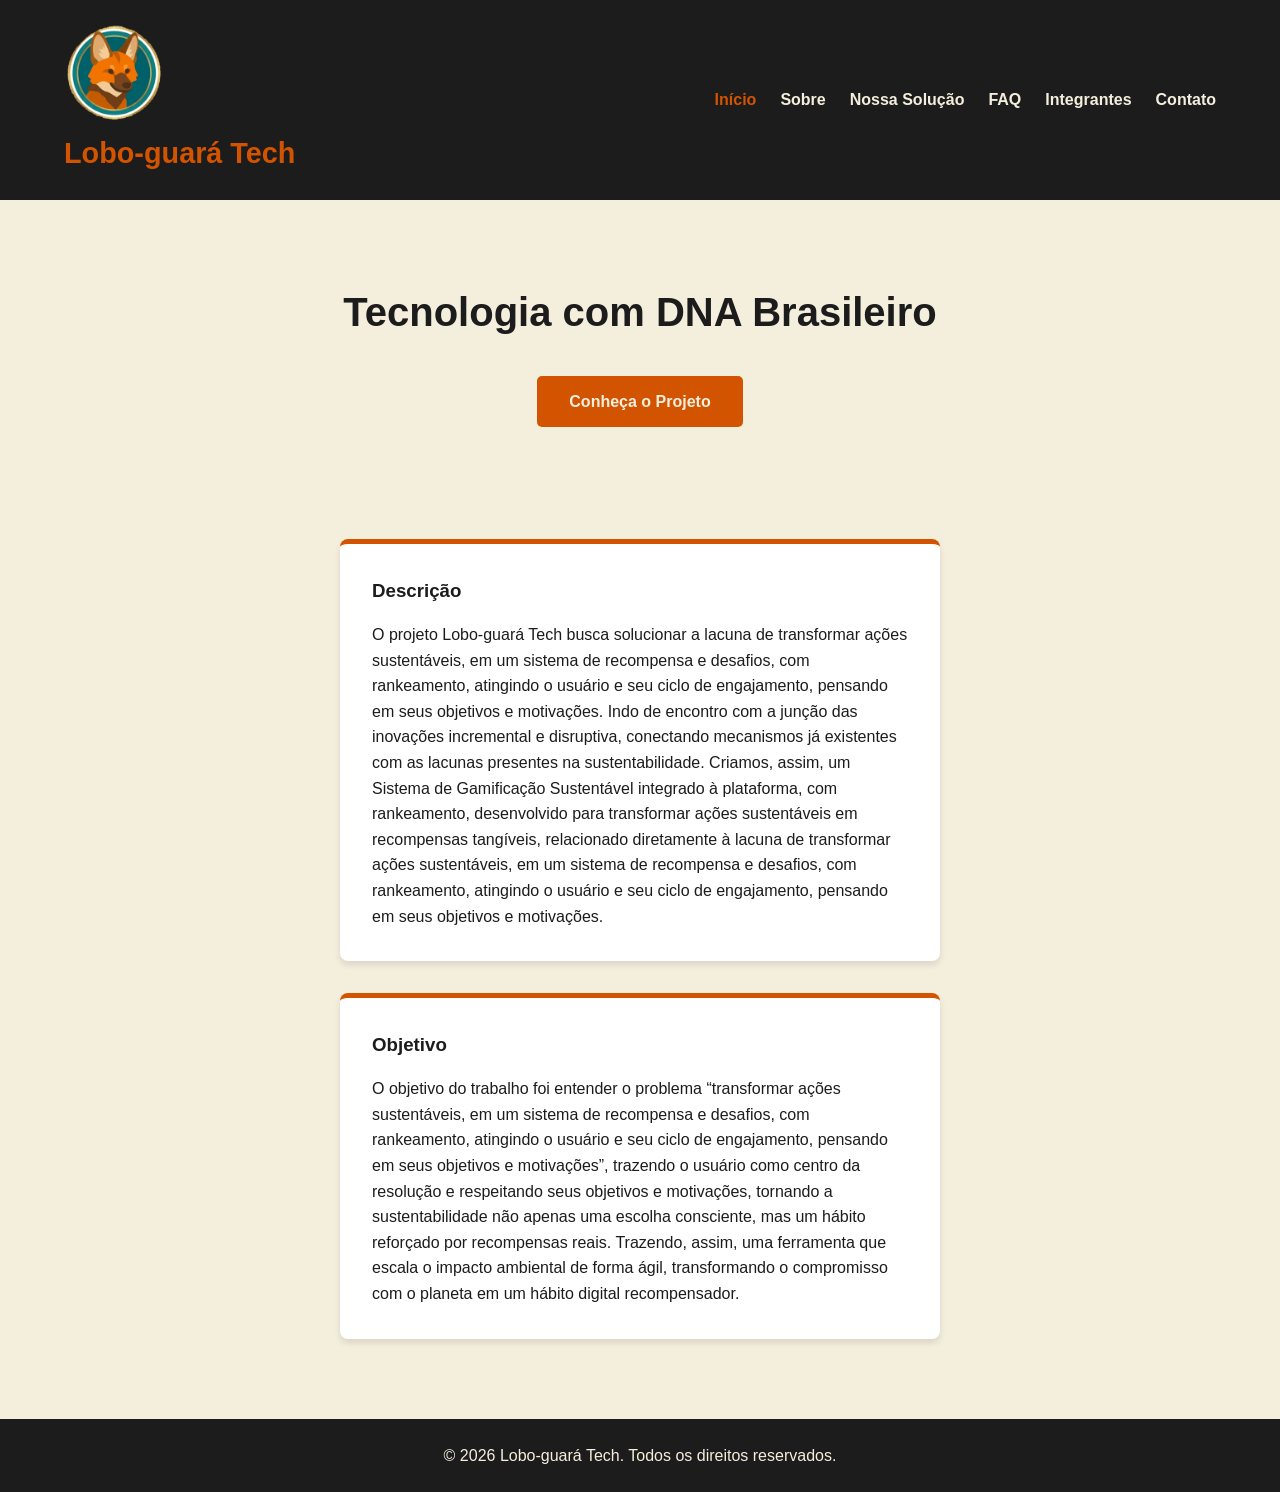
==== pag/contato.html @ 88eff368 "Primeira versão" ====
<!DOCTYPE html>
<html lang="pt-BR">
<head>
    <meta charset="UTF-8">
    <meta name="viewport" content="width=device-width, initial-scale=1.0">
    <title>Lobo-guará Tech | Início</title>
    <link rel="stylesheet" href="../css/style.css">
    <script src="../js/main.js" defer></script>
</head>
<body>

    <header class="cabecalho-principal">
        <div class="logo">
            <!-- Insira a imagem do logo do projeto na tag abaixo -->
             <a href="../index.html"><img src="../assets/img/Guara.PNG" alt="Lobo-guará Tech" width="100px"></a>
            <h1>Lobo-guará Tech</h1>

        </div>
        
        <nav class="menu-navegacao">
            <ul>
                <li><a href="../index.html" class="ativo">Início</a></li>
                <li><a href="sobre.html">Sobre</a></li>
                <li><a href="solucao.html">Nossa Solução</a></li> 
                <li><a href="faq.html">FAQ</a></li>
                <li><a href="integrantes.html">Integrantes</a></li>
                <li><a href="contato.html">Contato</a></li>
            </ul>
        </nav>
    </header>

    <main>
        <!-- Apenas um h1 por página foi utilizado (no header), agora usamos h2 em diante -->
        <section class="hero-section">
            <div class="conteudo-hero">
                <h2>Tecnologia com DNA Brasileiro</h2>
                <p>
                    <!-- Escreva aqui um parágrafo de impacto apresentando o problema que a Lobo-guará Tech resolve (ex: engajamento sustentável, gamificação, etc). -->
                </p>
                <a href="sobre.html" class="btn-primary">Conheça o Projeto</a>
            </div>
        </section>

        <section class="destaques">
            <article class="card-info">
                <h3>Descrição</h3>
                <p>O projeto Lobo-guará Tech busca solucionar a lacuna de transformar ações sustentáveis, em um sistema de recompensa e desafios, com rankeamento, atingindo o usuário e seu ciclo de engajamento, pensando em seus objetivos e motivações. Indo de encontro com a junção das inovações incremental e disruptiva, conectando mecanismos já existentes com as lacunas presentes na sustentabilidade. Criamos, assim, um Sistema de Gamificação Sustentável integrado à plataforma, com rankeamento, desenvolvido para transformar ações sustentáveis em recompensas tangíveis, relacionado diretamente à lacuna de transformar ações sustentáveis, em um sistema de recompensa e desafios, com rankeamento, atingindo o usuário e seu ciclo de engajamento, pensando em seus objetivos e motivações.</p>
            </article>

            <article class="card-info">
                <h3>Objetivo</h3>
                <p>O objetivo do trabalho foi entender o problema “transformar ações sustentáveis, em um sistema de recompensa e desafios, com rankeamento, atingindo o usuário e seu ciclo de engajamento, pensando em seus objetivos e motivações”, trazendo o usuário como centro da resolução e respeitando seus objetivos e motivações, tornando a sustentabilidade não apenas uma escolha consciente, mas um hábito reforçado por recompensas reais. Trazendo, assim, uma ferramenta que escala o impacto ambiental de forma ágil, transformando o compromisso com o planeta em um hábito digital recompensador.
                </p>
            </article>

        </section>
    </main>

    <footer>
        <p>&copy; 2026 Lobo-guará Tech. Todos os direitos reservados.</p>
        <!-- Escreva aqui ou adicione links para redes sociais, se houver -->
    </footer>

</body>
</html>
---- css/style.css ----
/* ========================================================
   1. VARIÁVEIS DE CORES (Regra 60/30/10) E TIPOGRAFIA
======================================================== */
:root {
    /* 60% Dominante - Fundo */
    --cor-dominante: #F4EEDD; 
    
    /* 30% Secundária - Elementos de destaque e botões */
    --cor-secundaria: #D35400; 
    
    /* 10% Destaque/Acento - Textos principais e detalhes */
    --cor-acento: #1C1C1C; 
    
    /* Variáveis Extras de Apoio */
    --cor-fundo-card: #FFFFFF;
    --fonte-principal: 'Segoe UI', Tahoma, Geneva, Verdana, sans-serif;
}

/* ========================================================
   2. RESET BÁSICO E LAYOUT GERAL
======================================================== */
* {
    margin: 0;
    padding: 0;
    box-sizing: border-box;
}

body {
    background-color: var(--cor-dominante);
    color: var(--cor-acento);
    font-family: var(--fonte-principal);
    line-height: 1.6;
}

/* ========================================================
   3. CABEÇALHO E NAVEGAÇÃO
======================================================== */
.cabecalho-principal {
    background-color: var(--cor-acento);
    color: var(--cor-dominante);
    padding: 1.5rem 5%;
    display: flex;
    justify-content: space-between;
    align-items: center;
}

.cabecalho-principal h1 {
    font-size: 1.8rem;
    color: var(--cor-secundaria); /* Toque da cor do lobo no logo */
}

.menu-navegacao ul {
    list-style: none;
    display: flex;
    gap: 1.5rem;
}

.menu-navegacao a {
    color: var(--cor-dominante);
    text-decoration: none;
    font-weight: 600;
    transition: color 0.3s ease;
}

.menu-navegacao a:hover, 
.menu-navegacao a.ativo {
    color: var(--cor-secundaria);
}

/* ========================================================
   4. SEÇÕES PRINCIPAIS (HERO E CARDS)
======================================================== */
.hero-section {
    text-align: center;
    padding: 5rem 2rem;
}

.hero-section h2 {
    font-size: 2.5rem;
    margin-bottom: 1rem;
}

.hero-section p {
    font-size: 1.2rem;
    max-width: 600px;
    margin: 0 auto 2rem auto;
}

/* Botão utilizando a cor secundária (30%) */
.btn-primary {
    background-color: var(--cor-secundaria);
    color: var(--cor-dominante);
    padding: 0.8rem 2rem;
    text-decoration: none;
    font-weight: bold;
    border-radius: 5px;
    transition: background-color 0.3s ease, transform 0.2s;
    display: inline-block;
}

.btn-primary:hover {
    background-color: #A04000; /* Tom mais escuro para o hover */
    transform: scale(1.05);
}

/* Layout de Cards (Demonstração de estrutura limpa) */
.destaques {
    display: flex;
    justify-content: center;
    gap: 2rem;
    padding: 2rem 5%;
    flex-wrap: wrap; /* Ajuda na responsividade inicial */
}

.card-info {
    background-color: var(--cor-fundo-card);
    padding: 2rem;
    border-radius: 8px;
    width: 600px;
    box-shadow: 0 4px 6px rgba(0,0,0,0.1);
    border-top: 5px solid var(--cor-secundaria);
}

.card-info h3 {
    margin-bottom: 1rem;
    color: var(--cor-acento);
}

/* ========================================================
   5. RODAPÉ
======================================================== */
footer {
    background-color: var(--cor-acento);
    color: var(--cor-dominante);
    text-align: center;
    padding: 1.5rem 0;
    margin-top: 3rem;
}

/* ========================================================
   6. RESPONSIVIDADE (Critério 7)
======================================================== */

/* Tablet (Telas até 768px) */
@media (max-width: 768px) {
    .cabecalho-principal {
        flex-direction: column;
        gap: 1rem;
        text-align: center;
    }
    
    .menu-navegacao ul {
        flex-wrap: wrap;
        justify-content: center;
    }

    .hero-section h2 {
        font-size: 2rem;
    }
}

/* Mobile (Telas até 480px) */
@media (max-width: 480px) {
    .destaques {
        flex-direction: column;
        align-items: center;
    }

    .card-info {
        width: 100%; /* Ocupa toda a tela no celular */
    }

    .menu-navegacao ul {
        flex-direction: column;
        gap: 0.5rem;
    }
}
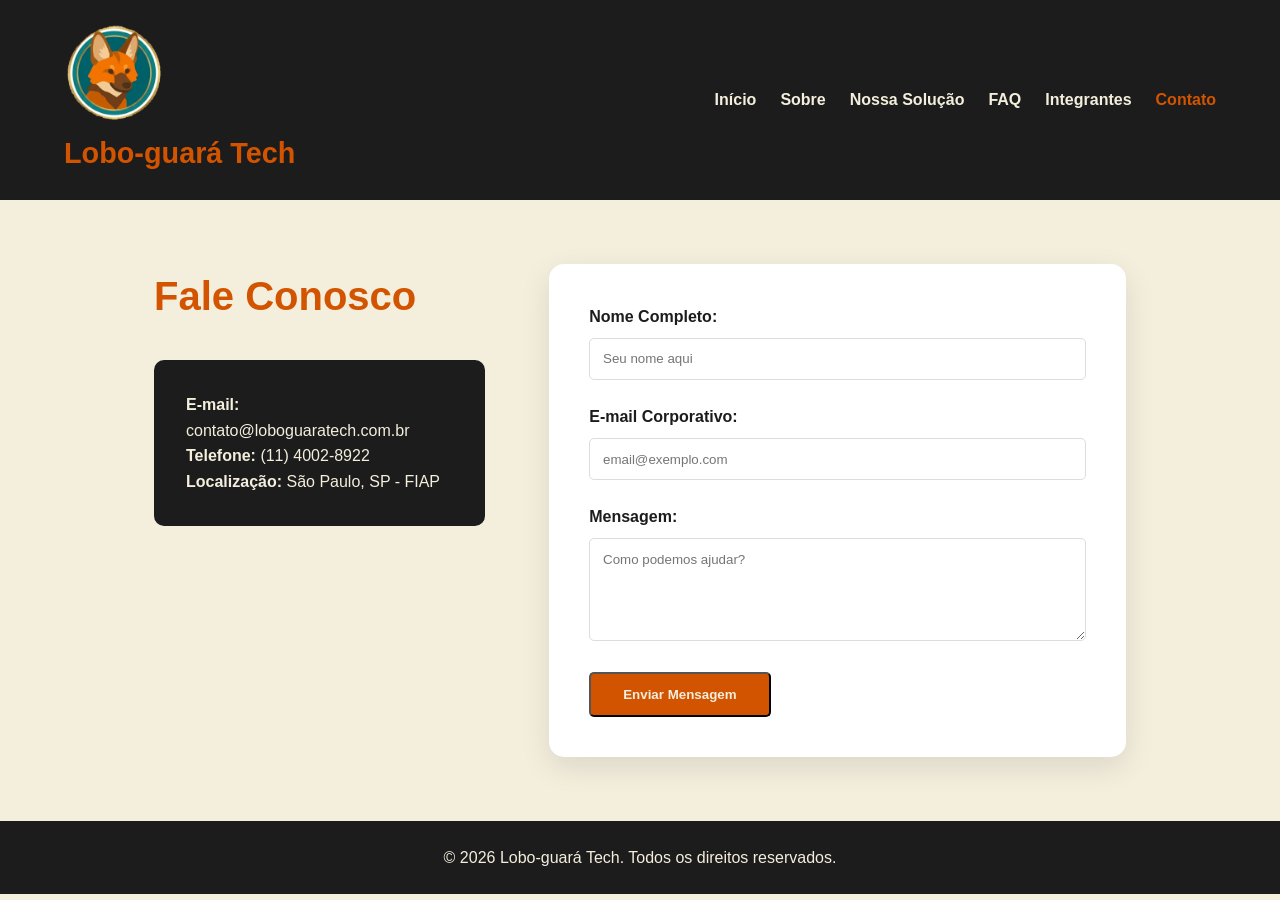
==== commit 7a1fa3ce: "Segunda versão" ====
--- a/pag/contato.html
+++ b/pag/contato.html
@@ -3,63 +3,73 @@
 <head>
     <meta charset="UTF-8">
     <meta name="viewport" content="width=device-width, initial-scale=1.0">
-    <title>Lobo-guará Tech | Início</title>
+    <title>Lobo-guará Tech | Contato</title>
     <link rel="stylesheet" href="../css/style.css">
-    <script src="../js/main.js" defer></script>
+    <script src="js/main.js" defer></script>
 </head>
 <body>
 
     <header class="cabecalho-principal">
         <div class="logo">
-            <!-- Insira a imagem do logo do projeto na tag abaixo -->
-             <a href="../index.html"><img src="../assets/img/Guara.PNG" alt="Lobo-guará Tech" width="100px"></a>
+            <a href="../index.html"><img src="../img/Guara.PNG" alt="Lobo-guará Tech" width="100px"></a>
             <h1>Lobo-guará Tech</h1>
-
         </div>
-        
         <nav class="menu-navegacao">
             <ul>
-                <li><a href="../index.html" class="ativo">Início</a></li>
+                <li><a href="../index.html">Início</a></li>
                 <li><a href="sobre.html">Sobre</a></li>
                 <li><a href="solucao.html">Nossa Solução</a></li> 
                 <li><a href="faq.html">FAQ</a></li>
                 <li><a href="integrantes.html">Integrantes</a></li>
-                <li><a href="contato.html">Contato</a></li>
+                <li><a href="contato.html" class="ativo">Contato</a></li>
             </ul>
         </nav>
     </header>
 
-    <main>
-        <!-- Apenas um h1 por página foi utilizado (no header), agora usamos h2 em diante -->
-        <section class="hero-section">
-            <div class="conteudo-hero">
-                <h2>Tecnologia com DNA Brasileiro</h2>
-                <p>
-                    <!-- Escreva aqui um parágrafo de impacto apresentando o problema que a Lobo-guará Tech resolve (ex: engajamento sustentável, gamificação, etc). -->
-                </p>
-                <a href="sobre.html" class="btn-primary">Conheça o Projeto</a>
+    <main class="container-contato">
+        <section class="info-contato">
+            <h2>Fale Conosco</h2>
+            <p><!-- Escreva aqui um convite para o usuário entrar em contato sobre parcerias ou dúvidas --></p>
+            
+            <div class="dados-contato">
+                <p><strong>E-mail:</strong> contato@loboguaratech.com.br</p>
+                <p><strong>Telefone:</strong> (11) 4002-8922</p>
+                <p><strong>Localização:</strong> São Paulo, SP - FIAP</p>
             </div>
         </section>
 
-        <section class="destaques">
-            <article class="card-info">
-                <h3>Descrição</h3>
-                <p>O projeto Lobo-guará Tech busca solucionar a lacuna de transformar ações sustentáveis, em um sistema de recompensa e desafios, com rankeamento, atingindo o usuário e seu ciclo de engajamento, pensando em seus objetivos e motivações. Indo de encontro com a junção das inovações incremental e disruptiva, conectando mecanismos já existentes com as lacunas presentes na sustentabilidade. Criamos, assim, um Sistema de Gamificação Sustentável integrado à plataforma, com rankeamento, desenvolvido para transformar ações sustentáveis em recompensas tangíveis, relacionado diretamente à lacuna de transformar ações sustentáveis, em um sistema de recompensa e desafios, com rankeamento, atingindo o usuário e seu ciclo de engajamento, pensando em seus objetivos e motivações.</p>
-            </article>
+        <section class="secao-formulario">
+            <!-- Formulário com ID para manipulação via JavaScript (Critério 9) -->
+            <form id="form-contato" class="formulario-estilizado">
+                <div class="grupo-input">
+                    <label for="nome">Nome Completo:</label>
+                    <input type="text" id="nome" name="nome" placeholder="Seu nome aqui">
+                </div>
 
-            <article class="card-info">
-                <h3>Objetivo</h3>
-                <p>O objetivo do trabalho foi entender o problema “transformar ações sustentáveis, em um sistema de recompensa e desafios, com rankeamento, atingindo o usuário e seu ciclo de engajamento, pensando em seus objetivos e motivações”, trazendo o usuário como centro da resolução e respeitando seus objetivos e motivações, tornando a sustentabilidade não apenas uma escolha consciente, mas um hábito reforçado por recompensas reais. Trazendo, assim, uma ferramenta que escala o impacto ambiental de forma ágil, transformando o compromisso com o planeta em um hábito digital recompensador.
-                </p>
-            </article>
+                <div class="grupo-input">
+                    <label for="email">E-mail Corporativo:</label>
+                    <input type="email" id="email" name="email" placeholder="email@exemplo.com">
+                </div>
 
+                <div class="grupo-input">
+                    <label for="mensagem">Mensagem:</label>
+                    <textarea id="mensagem" name="mensagem" rows="5" placeholder="Como podemos ajudar?"></textarea>
+                </div>
+
+                <!-- Botão claro e fácil de usar (Critério 5) -->
+                <button type="submit" class="btn-primary">Enviar Mensagem</button>
+                
+                <!-- Áreas para feedback visual (Critério 9) -->
+                <p id="msg-erro" class="feedback erro" style="display: none;"></p>
+                <p id="msg-sucesso" class="feedback sucesso" style="display: none;">Sua mensagem foi enviada com sucesso! Logo entraremos em contato.</p>
+            </form>
         </section>
     </main>
 
     <footer>
         <p>&copy; 2026 Lobo-guará Tech. Todos os direitos reservados.</p>
-        <!-- Escreva aqui ou adicione links para redes sociais, se houver -->
     </footer>
 
+    <script src="js/main.js"></script>
 </body>
 </html>
--- a/css/style.css
+++ b/css/style.css
@@ -138,6 +138,365 @@
 }
 
 /* ========================================================
+   7. ESTILOS ESPECÍFICOS: QUEM SOMOS / INTEGRANTES
+======================================================== */
+
+.intro-quem-somos {
+    text-align: center;
+    padding: 3rem 5%;
+}
+
+.grid-integrantes {
+    display: flex;
+    justify-content: center;
+    flex-wrap: wrap; /* Garante que os cards quebrem de linha se não couberem */
+    gap: 2.5rem;
+    padding: 0 5% 4rem 5%;
+}
+
+.card-integrante {
+    background-color: var(--cor-fundo-card);
+    border-radius: 12px;
+    overflow: hidden;
+    width: 280px;
+    box-shadow: 0 8px 15px rgba(0,0,0,0.1);
+    transition: transform 0.3s ease;
+    border: 1px solid rgba(28, 28, 28, 0.1); /* 10% de detalhe escuro */
+}
+
+.card-integrante:hover {
+    transform: translateY(-10px);
+}
+
+.foto-container img {
+    width: 100%;
+    height: 250px;
+    object-fit: cover; /* Garante que a foto não fique esticada */
+    filter: grayscale(20%); /* Toque artístico opcional */
+}
+
+.info-integrante {
+    padding: 1.5rem;
+    text-align: center;
+}
+
+.info-integrante h3 {
+    color: var(--cor-acento);
+    margin-bottom: 0.5rem;
+    font-size: 1.4rem;
+}
+
+.info-integrante p {
+    font-size: 0.9rem;
+    margin-bottom: 0.3rem;
+}
+
+.links-sociais {
+    margin-top: 1.2rem;
+    display: flex;
+    justify-content: center;
+    gap: 0.8rem;
+}
+
+/* Botões sociais usando a cor 30% (Secundária) */
+.btn-social {
+    text-decoration: none;
+    font-size: 0.85rem;
+    font-weight: bold;
+    padding: 0.5rem 1rem;
+    border: 2px solid var(--cor-secundaria);
+    color: var(--cor-secundaria);
+    border-radius: 20px;
+    transition: all 0.3s ease;
+}
+
+.btn-social:hover {
+    background-color: var(--cor-secundaria);
+    color: var(--cor-dominante);
+}
+
+/* Responsividade para a página de Integrantes */
+@media (max-width: 480px) {
+    .grid-integrantes {
+        flex-direction: column;
+        align-items: center;
+    }
+    
+    .card-integrante {
+        width: 100%;
+        max-width: 320px;
+    }
+}
+
+/* ========================================================
+   8. ESTILOS ESPECÍFICOS: PÁGINA SOBRE
+======================================================== */
+
+.container-sobre {
+    max-width: 1000px;
+    margin: 0 auto;
+    padding: 2rem 5%;
+}
+
+.secao-sobre {
+    margin-bottom: 4rem;
+}
+
+.secao-sobre h2 {
+    color: var(--cor-secundaria); /* 30% da paleta para títulos */
+    border-bottom: 2px solid var(--cor-secundaria);
+    display: inline-block;
+    margin-bottom: 1.5rem;
+    font-size: 2rem;
+}
+
+.secao-destaque {
+    background-color: var(--cor-acento); /* 10% - Contraste forte */
+    color: var(--cor-dominante);
+    padding: 3rem;
+    border-radius: 15px;
+}
+
+.secao-destaque h2 {
+    color: var(--cor-secundaria);
+    border-color: var(--cor-secundaria);
+}
+
+/* Estilização da Lista de Tecnologias */
+.lista-tecnologias {
+    list-style: none;
+    display: grid;
+    grid-template-columns: repeat(auto-fit, minmax(250px, 1fr));
+    gap: 1.5rem;
+}
+
+.lista-tecnologias li {
+    background: var(--cor-fundo-card);
+    padding: 1.5rem;
+    border-left: 5px solid var(--cor-secundaria);
+    border-radius: 5px;
+    box-shadow: 0 4px 6px rgba(0,0,0,0.05);
+}
+
+/* Estilização do Roadmap (Timeline simples) */
+.timeline {
+    display: flex;
+    flex-direction: column;
+    gap: 2rem;
+    border-left: 3px dashed var(--cor-acento);
+    padding-left: 2rem;
+    margin-left: 1rem;
+}
+
+.timeline-item {
+    position: relative;
+}
+
+/* Pequeno círculo da timeline */
+.timeline-item::before {
+    content: '';
+    position: absolute;
+    left: -2.45rem;
+    top: 0.5rem;
+    width: 15px;
+    height: 15px;
+    background-color: var(--cor-secundaria);
+    border-radius: 50%;
+}
+
+/* Responsividade para a Página Sobre */
+@media (max-width: 768px) {
+    .secao-destaque {
+        padding: 1.5rem;
+    }
+    
+    .secao-sobre h2 {
+        font-size: 1.6rem;
+    }
+}
+
+/* ========================================================
+   9. ESTILOS ESPECÍFICOS: FAQ (ACCORDION)
+======================================================== */
+
+.container-faq {
+    max-width: 800px;
+    margin: 0 auto;
+    padding: 3rem 5%;
+}
+
+.introducao-faq {
+    text-align: center;
+    margin-bottom: 3rem;
+}
+
+.accordion {
+    display: flex;
+    flex-direction: column;
+    gap: 1rem;
+}
+
+.faq-item {
+    background-color: var(--cor-fundo-card);
+    border-radius: 8px;
+    border: 1px solid rgba(211, 84, 0, 0.2); /* Sutil toque da cor secundária */
+    overflow: hidden;
+    box-shadow: 0 4px 6px rgba(0,0,0,0.05);
+}
+
+.faq-question {
+    width: 100%;
+    padding: 1.5rem;
+    background-color: var(--cor-fundo-card);
+    color: var(--cor-acento);
+    text-align: left;
+    border: none;
+    outline: none;
+    font-size: 1.1rem;
+    font-weight: bold;
+    cursor: pointer;
+    display: flex;
+    justify-content: space-between;
+    align-items: center;
+    transition: background-color 0.3s ease;
+}
+
+.faq-question:hover {
+    background-color: rgba(211, 84, 0, 0.1);
+    color: var(--cor-secundaria);
+}
+
+/* Ícone indicativo (pode ser substituído por imagem se preferir) */
+.faq-question::after {
+    content: '+';
+    font-size: 1.5rem;
+    color: var(--cor-secundaria);
+}
+
+/* Estado ativo do botão */
+.faq-item.active .faq-question {
+    background-color: var(--cor-secundaria);
+    color: var(--cor-dominante);
+}
+
+.faq-item.active .faq-question::after {
+    content: '-';
+    color: var(--cor-dominante);
+}
+
+/* Esconde a resposta por padrão */
+.faq-answer {
+    max-height: 0;
+    overflow: hidden;
+    transition: max-height 0.3s ease-out, padding 0.3s ease;
+    background-color: #fff;
+}
+
+.faq-answer p {
+    padding: 1.5rem;
+}
+
+/* Quando o item está ativo, mostra a resposta */
+.faq-item.active .faq-answer {
+    max-height: 500px; /* Valor alto o suficiente para o conteúdo */
+}
+
+/* ========================================================
+   10. ESTILOS ESPECÍFICOS: PÁGINA DE CONTATO
+======================================================== */
+
+.container-contato {
+    display: flex;
+    justify-content: space-between;
+    gap: 4rem;
+    max-width: 1100px;
+    margin: 4rem auto;
+    padding: 0 5%;
+}
+
+.info-contato {
+    flex: 1;
+}
+
+.info-contato h2 {
+    color: var(--cor-secundaria); /* 30% da paleta */
+    font-size: 2.5rem;
+    margin-bottom: 1.5rem;
+}
+
+.dados-contato {
+    margin-top: 2rem;
+    background-color: var(--cor-acento); /* 10% - Contraste */
+    color: var(--cor-dominante);
+    padding: 2rem;
+    border-radius: 10px;
+}
+
+.secao-formulario {
+    flex: 1.5;
+    background-color: var(--cor-fundo-card);
+    padding: 2.5rem;
+    border-radius: 15px;
+    box-shadow: 0 10px 30px rgba(0,0,0,0.1);
+}
+
+.grupo-input {
+    margin-bottom: 1.5rem;
+}
+
+.grupo-input label {
+    display: block;
+    margin-bottom: 0.5rem;
+    font-weight: bold;
+    color: var(--cor-acento);
+}
+
+.grupo-input input, 
+.grupo-input textarea {
+    width: 100%;
+    padding: 0.8rem;
+    border: 1px solid #ddd;
+    border-radius: 5px;
+    font-family: inherit;
+    transition: border-color 0.3s;
+}
+
+.grupo-input input:focus, 
+.grupo-input textarea:focus {
+    outline: none;
+    border-color: var(--cor-secundaria); /* Feedback visual de foco */
+}
+
+/* Estilos de Feedback Visual (Critério 9) */
+.feedback {
+    margin-top: 1rem;
+    padding: 1rem;
+    border-radius: 5px;
+    font-size: 0.9rem;
+    font-weight: bold;
+}
+
+.erro {
+    background-color: #f8d7da;
+    color: #721c24;
+    border: 1px solid #f5c6cb;
+}
+
+.sucesso {
+    background-color: #d4edda;
+    color: #155724;
+    border: 1px solid #c3e6cb;
+}
+
+/* Responsividade do Contato (Critério 7) */
+@media (max-width: 768px) {
+    .container-contato {
+        flex-direction: column;
+        margin: 2rem auto;
+    }
+}
+
+/* ========================================================
    6. RESPONSIVIDADE (Critério 7)
 ======================================================== */
 
@@ -174,4 +533,4 @@
         flex-direction: column;
         gap: 0.5rem;
     }
-}+}
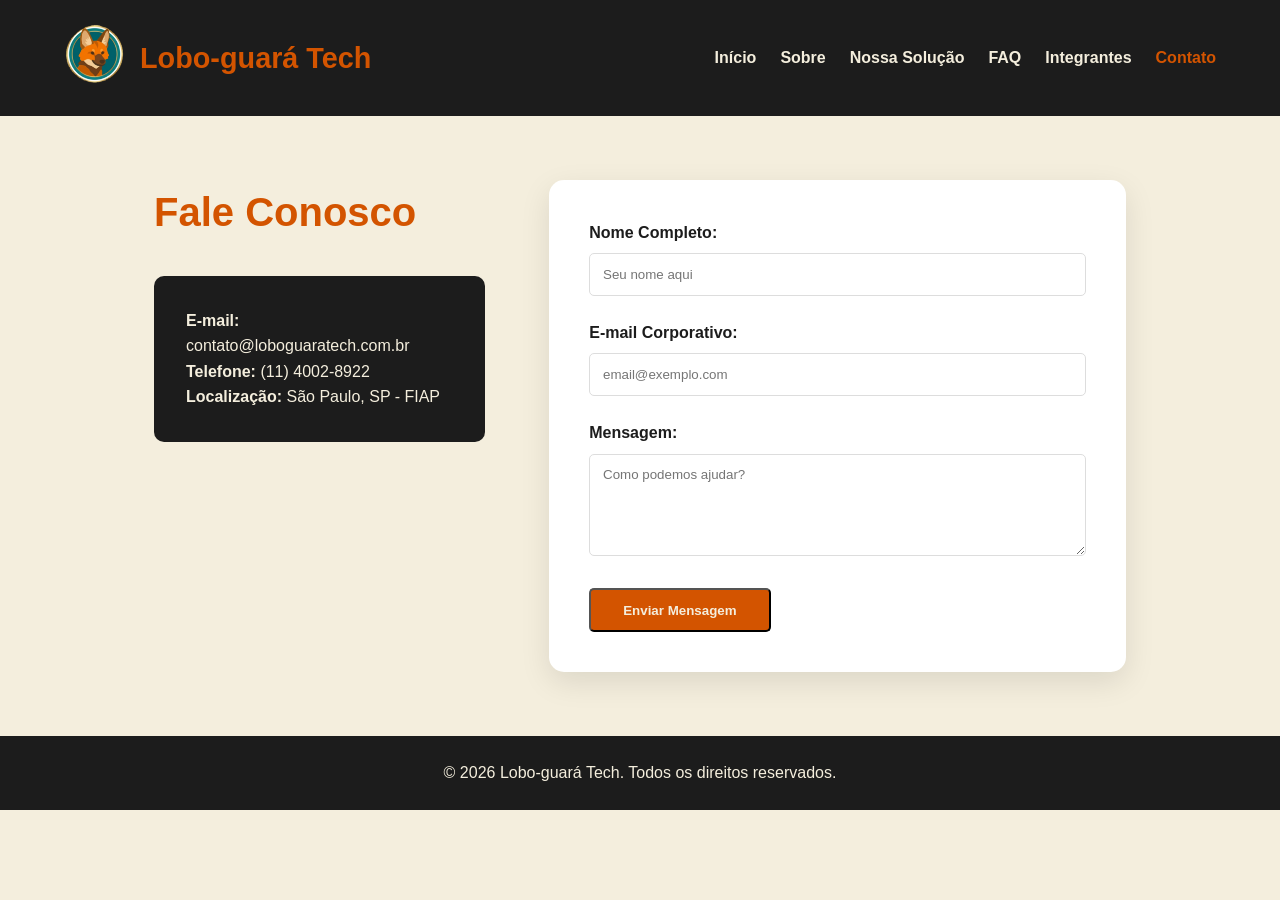
==== commit 8230c214: "Terceira versão" ====
--- a/pag/contato.html
+++ b/pag/contato.html
@@ -5,7 +5,7 @@
     <meta name="viewport" content="width=device-width, initial-scale=1.0">
     <title>Lobo-guará Tech | Contato</title>
     <link rel="stylesheet" href="../css/style.css">
-    <script src="js/main.js" defer></script>
+    <script src="../js/main.js" defer></script>
 </head>
 <body>
 
@@ -70,6 +70,5 @@
         <p>&copy; 2026 Lobo-guará Tech. Todos os direitos reservados.</p>
     </footer>
 
-    <script src="js/main.js"></script>
 </body>
 </html>
--- a/css/style.css
+++ b/css/style.css
@@ -1,24 +1,13 @@
-/* ========================================================
-   1. VARIÁVEIS DE CORES (Regra 60/30/10) E TIPOGRAFIA
-======================================================== */
+/* Cores na regra 60/30/10 */
 :root {
-    /* 60% Dominante - Fundo */
     --cor-dominante: #F4EEDD; 
-    
-    /* 30% Secundária - Elementos de destaque e botões */
     --cor-secundaria: #D35400; 
-    
-    /* 10% Destaque/Acento - Textos principais e detalhes */
     --cor-acento: #1C1C1C; 
-    
-    /* Variáveis Extras de Apoio */
     --cor-fundo-card: #FFFFFF;
     --fonte-principal: 'Segoe UI', Tahoma, Geneva, Verdana, sans-serif;
 }
 
-/* ========================================================
-   2. RESET BÁSICO E LAYOUT GERAL
-======================================================== */
+/* Reset de informações e layout */
 * {
     margin: 0;
     padding: 0;
@@ -32,9 +21,7 @@
     line-height: 1.6;
 }
 
-/* ========================================================
-   3. CABEÇALHO E NAVEGAÇÃO
-======================================================== */
+/* Cabeçalho */
 .cabecalho-principal {
     background-color: var(--cor-acento);
     color: var(--cor-dominante);
@@ -44,9 +31,24 @@
     align-items: center;
 }
 
+.cabecalho-principal .logo {
+    display: flex;
+    align-items: center;
+    gap: 15px;
+}
+
+
+.cabecalho-principal .logo img {
+    height: 60px;
+    width: auto;
+    object-fit: contain; 
+    
+}
+
 .cabecalho-principal h1 {
     font-size: 1.8rem;
-    color: var(--cor-secundaria); /* Toque da cor do lobo no logo */
+    color: var(--cor-secundaria);
+    font-weight: 700;
 }
 
 .menu-navegacao ul {
@@ -67,9 +69,7 @@
     color: var(--cor-secundaria);
 }
 
-/* ========================================================
-   4. SEÇÕES PRINCIPAIS (HERO E CARDS)
-======================================================== */
+/* Seções principais */
 .hero-section {
     text-align: center;
     padding: 5rem 2rem;
@@ -86,7 +86,6 @@
     margin: 0 auto 2rem auto;
 }
 
-/* Botão utilizando a cor secundária (30%) */
 .btn-primary {
     background-color: var(--cor-secundaria);
     color: var(--cor-dominante);
@@ -99,17 +98,16 @@
 }
 
 .btn-primary:hover {
-    background-color: #A04000; /* Tom mais escuro para o hover */
+    background-color: #A04000;
     transform: scale(1.05);
 }
 
-/* Layout de Cards (Demonstração de estrutura limpa) */
 .destaques {
     display: flex;
     justify-content: center;
     gap: 2rem;
     padding: 2rem 5%;
-    flex-wrap: wrap; /* Ajuda na responsividade inicial */
+    flex-wrap: wrap;
 }
 
 .card-info {
@@ -126,9 +124,7 @@
     color: var(--cor-acento);
 }
 
-/* ========================================================
-   5. RODAPÉ
-======================================================== */
+/* Rodapé */
 footer {
     background-color: var(--cor-acento);
     color: var(--cor-dominante);
@@ -137,9 +133,7 @@
     margin-top: 3rem;
 }
 
-/* ========================================================
-   7. ESTILOS ESPECÍFICOS: QUEM SOMOS / INTEGRANTES
-======================================================== */
+/* Integrantes */
 
 .intro-quem-somos {
     text-align: center;
@@ -198,7 +192,6 @@
     gap: 0.8rem;
 }
 
-/* Botões sociais usando a cor 30% (Secundária) */
 .btn-social {
     text-decoration: none;
     font-size: 0.85rem;
@@ -215,7 +208,6 @@
     color: var(--cor-dominante);
 }
 
-/* Responsividade para a página de Integrantes */
 @media (max-width: 480px) {
     .grid-integrantes {
         flex-direction: column;
@@ -228,14 +220,15 @@
     }
 }
 
-/* ========================================================
-   8. ESTILOS ESPECÍFICOS: PÁGINA SOBRE
-======================================================== */
-
+/* Sobre */
 .container-sobre {
     max-width: 1000px;
     margin: 0 auto;
     padding: 2rem 5%;
+}
+
+.conteudo-flex{
+    background-color: white;
 }
 
 .secao-sobre {
@@ -262,7 +255,6 @@
     border-color: var(--cor-secundaria);
 }
 
-/* Estilização da Lista de Tecnologias */
 .lista-tecnologias {
     list-style: none;
     display: grid;
@@ -278,7 +270,6 @@
     box-shadow: 0 4px 6px rgba(0,0,0,0.05);
 }
 
-/* Estilização do Roadmap (Timeline simples) */
 .timeline {
     display: flex;
     flex-direction: column;
@@ -292,7 +283,6 @@
     position: relative;
 }
 
-/* Pequeno círculo da timeline */
 .timeline-item::before {
     content: '';
     position: absolute;
@@ -304,7 +294,6 @@
     border-radius: 50%;
 }
 
-/* Responsividade para a Página Sobre */
 @media (max-width: 768px) {
     .secao-destaque {
         padding: 1.5rem;
@@ -315,10 +304,7 @@
     }
 }
 
-/* ========================================================
-   9. ESTILOS ESPECÍFICOS: FAQ (ACCORDION)
-======================================================== */
-
+/* Faq */
 .container-faq {
     max-width: 800px;
     margin: 0 auto;
@@ -366,14 +352,12 @@
     color: var(--cor-secundaria);
 }
 
-/* Ícone indicativo (pode ser substituído por imagem se preferir) */
 .faq-question::after {
     content: '+';
     font-size: 1.5rem;
     color: var(--cor-secundaria);
 }
 
-/* Estado ativo do botão */
 .faq-item.active .faq-question {
     background-color: var(--cor-secundaria);
     color: var(--cor-dominante);
@@ -384,7 +368,6 @@
     color: var(--cor-dominante);
 }
 
-/* Esconde a resposta por padrão */
 .faq-answer {
     max-height: 0;
     overflow: hidden;
@@ -396,15 +379,11 @@
     padding: 1.5rem;
 }
 
-/* Quando o item está ativo, mostra a resposta */
 .faq-item.active .faq-answer {
-    max-height: 500px; /* Valor alto o suficiente para o conteúdo */
-}
-
-/* ========================================================
-   10. ESTILOS ESPECÍFICOS: PÁGINA DE CONTATO
-======================================================== */
-
+    max-height: 500px;
+}
+
+/* Contato */
 .container-contato {
     display: flex;
     justify-content: space-between;
@@ -419,14 +398,14 @@
 }
 
 .info-contato h2 {
-    color: var(--cor-secundaria); /* 30% da paleta */
+    color: var(--cor-secundaria);
     font-size: 2.5rem;
     margin-bottom: 1.5rem;
 }
 
 .dados-contato {
     margin-top: 2rem;
-    background-color: var(--cor-acento); /* 10% - Contraste */
+    background-color: var(--cor-acento);
     color: var(--cor-dominante);
     padding: 2rem;
     border-radius: 10px;
@@ -464,10 +443,9 @@
 .grupo-input input:focus, 
 .grupo-input textarea:focus {
     outline: none;
-    border-color: var(--cor-secundaria); /* Feedback visual de foco */
-}
-
-/* Estilos de Feedback Visual (Critério 9) */
+    border-color: var(--cor-secundaria);
+}
+
 .feedback {
     margin-top: 1rem;
     padding: 1rem;
@@ -488,7 +466,6 @@
     border: 1px solid #c3e6cb;
 }
 
-/* Responsividade do Contato (Critério 7) */
 @media (max-width: 768px) {
     .container-contato {
         flex-direction: column;
@@ -496,11 +473,8 @@
     }
 }
 
-/* ========================================================
-   6. RESPONSIVIDADE (Critério 7)
-======================================================== */
-
-/* Tablet (Telas até 768px) */
+/* Resposividade */
+
 @media (max-width: 768px) {
     .cabecalho-principal {
         flex-direction: column;
@@ -518,7 +492,6 @@
     }
 }
 
-/* Mobile (Telas até 480px) */
 @media (max-width: 480px) {
     .destaques {
         flex-direction: column;
@@ -526,7 +499,7 @@
     }
 
     .card-info {
-        width: 100%; /* Ocupa toda a tela no celular */
+        width: 100%;
     }
 
     .menu-navegacao ul {
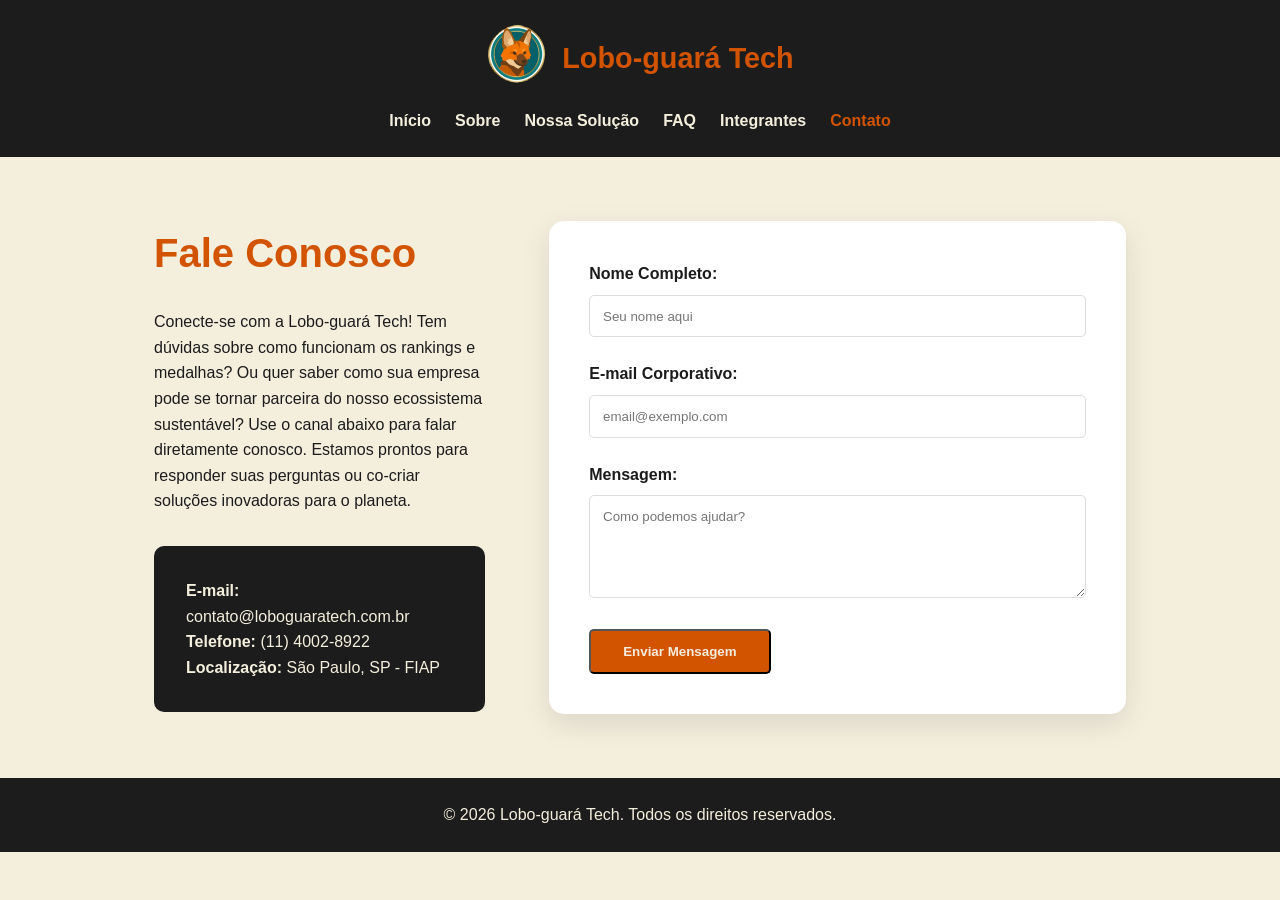
==== commit 6b99690f: "Decima nona versão" ====
--- a/pag/contato.html
+++ b/pag/contato.html
@@ -29,7 +29,7 @@
     <main class="container-contato">
         <section class="info-contato">
             <h2>Fale Conosco</h2>
-            <p><!-- Escreva aqui um convite para o usuário entrar em contato sobre parcerias ou dúvidas --></p>
+            <p>Conecte-se com a Lobo-guará Tech! Tem dúvidas sobre como funcionam os rankings e medalhas? Ou quer saber como sua empresa pode se tornar parceira do nosso ecossistema sustentável? Use o canal abaixo para falar diretamente conosco. Estamos prontos para responder suas perguntas ou co-criar soluções inovadoras para o planeta.</p>
             
             <div class="dados-contato">
                 <p><strong>E-mail:</strong> contato@loboguaratech.com.br</p>
@@ -39,7 +39,6 @@
         </section>
 
         <section class="secao-formulario">
-            <!-- Formulário com ID para manipulação via JavaScript (Critério 9) -->
             <form id="form-contato" class="formulario-estilizado">
                 <div class="grupo-input">
                     <label for="nome">Nome Completo:</label>
@@ -56,10 +55,8 @@
                     <textarea id="mensagem" name="mensagem" rows="5" placeholder="Como podemos ajudar?"></textarea>
                 </div>
 
-                <!-- Botão claro e fácil de usar (Critério 5) -->
                 <button type="submit" class="btn-primary">Enviar Mensagem</button>
                 
-                <!-- Áreas para feedback visual (Critério 9) -->
                 <p id="msg-erro" class="feedback erro" style="display: none;"></p>
                 <p id="msg-sucesso" class="feedback sucesso" style="display: none;">Sua mensagem foi enviada com sucesso! Logo entraremos em contato.</p>
             </form>
--- a/css/style.css
+++ b/css/style.css
@@ -1,4 +1,5 @@
 /* Cores na regra 60/30/10 */
+
 :root {
     --cor-dominante: #F4EEDD; 
     --cor-secundaria: #D35400; 
@@ -7,7 +8,6 @@
     --fonte-principal: 'Segoe UI', Tahoma, Geneva, Verdana, sans-serif;
 }
 
-/* Reset de informações e layout */
 * {
     margin: 0;
     padding: 0;
@@ -22,6 +22,7 @@
 }
 
 /* Cabeçalho */
+
 .cabecalho-principal {
     background-color: var(--cor-acento);
     color: var(--cor-dominante);
@@ -70,22 +71,31 @@
 }
 
 /* Seções principais */
-.hero-section {
-    text-align: center;
-    padding: 5rem 2rem;
-}
-
-.hero-section h2 {
+
+.info-section {
+    text-align: center;
+    padding: 3.5rem 1rem;
+}
+
+.info-section h2 {
     font-size: 2.5rem;
     margin-bottom: 1rem;
 }
 
-.hero-section p {
+.info-section p {
     font-size: 1.2rem;
     max-width: 600px;
     margin: 0 auto 2rem auto;
 }
 
+.info-subtitulo {
+    font-size: 1.15rem;
+    max-width: 580px;
+    margin: 0 auto 2rem auto;
+    color: var(--cor-acento);
+    opacity: 0.8;
+}
+
 .btn-primary {
     background-color: var(--cor-secundaria);
     color: var(--cor-dominante);
@@ -100,6 +110,20 @@
 .btn-primary:hover {
     background-color: #A04000;
     transform: scale(1.05);
+}
+
+.titulo-destaques {
+    text-align: center;
+    font-size: 1.8rem;
+    color: var(--cor-secundaria);
+    margin-bottom: 2rem;
+    width: 100%;
+}
+
+.card-icone {
+    font-size: 2rem;
+    display: block;
+    margin-bottom: 0.8rem;
 }
 
 .destaques {
@@ -114,7 +138,7 @@
     background-color: var(--cor-fundo-card);
     padding: 2rem;
     border-radius: 8px;
-    width: 600px;
+    width: 400px;
     box-shadow: 0 4px 6px rgba(0,0,0,0.1);
     border-top: 5px solid var(--cor-secundaria);
 }
@@ -125,12 +149,14 @@
 }
 
 /* Rodapé */
+
 footer {
     background-color: var(--cor-acento);
     color: var(--cor-dominante);
     text-align: center;
     padding: 1.5rem 0;
     margin-top: 3rem;
+    flex-shrink: 0;
 }
 
 /* Integrantes */
@@ -143,7 +169,7 @@
 .grid-integrantes {
     display: flex;
     justify-content: center;
-    flex-wrap: wrap; /* Garante que os cards quebrem de linha se não couberem */
+    flex-wrap: wrap;
     gap: 2.5rem;
     padding: 0 5% 4rem 5%;
 }
@@ -155,7 +181,7 @@
     width: 280px;
     box-shadow: 0 8px 15px rgba(0,0,0,0.1);
     transition: transform 0.3s ease;
-    border: 1px solid rgba(28, 28, 28, 0.1); /* 10% de detalhe escuro */
+    border: 1px solid rgba(28, 28, 28, 0.1);
 }
 
 .card-integrante:hover {
@@ -165,8 +191,8 @@
 .foto-container img {
     width: 100%;
     height: 250px;
-    object-fit: cover; /* Garante que a foto não fique esticada */
-    filter: grayscale(20%); /* Toque artístico opcional */
+    object-fit: cover;
+    filter: grayscale(20%);
 }
 
 .info-integrante {
@@ -208,103 +234,312 @@
     color: var(--cor-dominante);
 }
 
-@media (max-width: 480px) {
-    .grid-integrantes {
-        flex-direction: column;
-        align-items: center;
-    }
-    
-    .card-integrante {
-        width: 100%;
-        max-width: 320px;
-    }
-}
-
 /* Sobre */
+
 .container-sobre {
-    max-width: 1000px;
+    max-width: 1100px;
     margin: 0 auto;
-    padding: 2rem 5%;
-}
-
-.conteudo-flex{
-    background-color: white;
+    padding: 4rem 5%;
 }
 
 .secao-sobre {
+    margin-bottom: 5rem;
+}
+
+/* Cabeçalho das Seções */
+
+.cabecalho-secao {
+    margin-bottom: 2.5rem;
+}
+
+.tag-projeto {
+    color: var(--cor-secundaria);
+    font-weight: bold;
+    text-transform: uppercase;
+    font-size: 0.85rem;
+    letter-spacing: 2px;
+    display: block;
+    margin-bottom: 0.5rem;
+}
+
+.secao-sobre h2 {
+    color: var(--cor-acento);
+    border-bottom: 3px solid var(--cor-secundaria);
+    display: inline-block;
+    padding-bottom: 5px;
+    margin: 0;
+    font-size: 2.2rem;
+}
+
+.conteudo-impacto {
+    display: flex;
+    gap: 3rem;
+    align-items: center;
+    background: var(--cor-fundo-card);
+    padding: 3.5rem;
+    border-radius: 20px;
+    box-shadow: 0 10px 40px rgba(0, 0, 0, 0.04);
+}
+
+.texto-principal {
+    flex: 2;
+}
+
+.texto-principal p {
+    font-size: 1.1rem;
+    line-height: 1.8;
+    color: var(--cor-acento);
+    margin-bottom: 1.2rem;
+    text-align: justify;
+}
+
+/* Estátistica */
+
+.card-estatistica {
+    flex: 1;
+    background: var(--cor-acento);
+    color: var(--cor-dominante);
+    padding: 2.5rem;
+    border-radius: 15px;
+    text-align: center;
+    box-shadow: 0 8px 20px rgba(0,0,0,0.15);
+}
+
+.card-estatistica .dado {
+    font-size: 3.5rem;
+    font-weight: 800;
+    color: var(--cor-secundaria);
+    display: block;
+    line-height: 1;
+    margin-bottom: 0.5rem;
+}
+
+.card-estatistica p {
+    font-size: 0.95rem;
+    line-height: 1.4;
+    margin: 0;
+}
+
+/* Cards */
+
+.grid-solucao {
+    display: grid;
+    grid-template-columns: repeat(auto-fit, minmax(300px, 1fr));
+    gap: 2rem;
+}
+
+.card-mini {
+    background: var(--cor-fundo-card);
+    padding: 2.5rem;
+    border-radius: 15px;
+    position: relative;
+    border-bottom: 5px solid var(--cor-secundaria);
+    box-shadow: 0 5px 15px rgba(0,0,0,0.03);
+    transition: transform 0.3s ease;
+}
+
+.card-mini:hover {
+    transform: translateY(-8px);
+}
+
+.badge-icon {
+    font-size: 0.9rem;
+    font-weight: bold;
+    color: var(--cor-secundaria);
+    background: rgba(211, 84, 0, 0.1);
+    width: 40px;
+    height: 40px;
+    display: flex;
+    align-items: center;
+    justify-content: center;
+    border-radius: 50%;
+    margin-bottom: 1.5rem;
+}
+
+.card-mini h3 {
+    margin-bottom: 1rem;
+    color: var(--cor-acento);
+}
+
+.card-mini p {
+    font-size: 1rem;
+    line-height: 1.6;
+    color: #555;
+}
+
+/* Roadmap */
+
+.timeline {
+    position: relative;
+    max-width: 850px;
+    margin: 3rem auto 0 auto;
+}
+
+.timeline::before {
+    content: '';
+    position: absolute;
+    left: 22px;
+    top: 0;
+    width: 4px;
+    height: 100%;
+    background-color: var(--cor-fundo-card);
+    border-radius: 2px;
+}
+
+.timeline-item {
+    position: relative;
+    margin-bottom: 3rem;
+    padding-left: 70px;
+    display: flex;
+    flex-direction: column;
+}
+
+.timeline-badge {
+    position: absolute;
+    left: 0;
+    top: 5px;
+    width: 48px;
+    height: 48px;
+    background-color: var(--cor-secundaria);
+    color: #fff;
+    border-radius: 50%;
+    display: flex;
+    align-items: center;
+    justify-content: center;
+    font-weight: bold;
+    z-index: 2;
+    box-shadow: 0 4px 12px rgba(213, 84, 0, 0.2);
+}
+
+.timeline-conteudo {
+    background-color: var(--cor-fundo-card);
+    padding: 2rem;
+    border-radius: 12px;
+    box-shadow: 0 4px 20px rgba(0, 0, 0, 0.05);
+}
+
+/* Nossa solução */
+
+.container-solucao {
+    max-width: 1200px;
+    margin: 0 auto;
+    padding: 3rem 5%;
+}
+
+.introducao-solucao {
     margin-bottom: 4rem;
-}
-
-.secao-sobre h2 {
-    color: var(--cor-secundaria); /* 30% da paleta para títulos */
-    border-bottom: 2px solid var(--cor-secundaria);
-    display: inline-block;
+    text-align: center;
+}
+
+.grid-pilares {
+    display: grid;
+    grid-template-columns: repeat(auto-fit, minmax(250px, 1fr));
+    gap: 2rem;
+    margin-bottom: 5rem;
+}
+
+.card-pilar {
+    background-color: var(--cor-fundo-card);
+    padding: 2.5rem 2rem;
+    border-radius: 12px;
+    box-shadow: 0 5px 20px rgba(28, 28, 28, 0.05);
+    transition: transform 0.3s ease, border-color 0.3s ease;
+    border-top: 5px solid var(--cor-secundaria);
+    display: flex;
+    flex-direction: column;
+    align-items: center;
+    text-align: center;
+}
+
+.card-pilar:hover {
+    transform: translateY(-8px);
+    box-shadow: 0 12px 25px rgba(211, 84, 0, 0.1);
+}
+
+.icone-pilar {
+    font-size: 2.8rem;
+    margin-bottom: 1rem;
+}
+
+.card-pilar h3 {
+    color: var(--cor-acento);
+    font-size: 1.3rem;
+    margin-bottom: 1rem;
+}
+
+.card-pilar p {
+    font-size: 0.95rem;
+    line-height: 1.6;
+    color: #555;
+    text-align: justify;
+}
+
+/* Área de Destaque do Ranking */
+
+.box-destaque {
+    background-color: var(--cor-acento);
+    color: var(--cor-dominante);
+    padding: 3rem 2rem;
+    border-radius: 16px;
+    text-align: center;
+}
+
+.box-destaque h2 {
+    color: var(--cor-secundaria);
     margin-bottom: 1.5rem;
     font-size: 2rem;
 }
 
-.secao-destaque {
-    background-color: var(--cor-acento); /* 10% - Contraste forte */
-    color: var(--cor-dominante);
-    padding: 3rem;
-    border-radius: 15px;
-}
-
-.secao-destaque h2 {
-    color: var(--cor-secundaria);
-    border-color: var(--cor-secundaria);
-}
-
-.lista-tecnologias {
-    list-style: none;
-    display: grid;
-    grid-template-columns: repeat(auto-fit, minmax(250px, 1fr));
-    gap: 1.5rem;
-}
-
-.lista-tecnologias li {
-    background: var(--cor-fundo-card);
-    padding: 1.5rem;
-    border-left: 5px solid var(--cor-secundaria);
-    border-radius: 5px;
-    box-shadow: 0 4px 6px rgba(0,0,0,0.05);
-}
-
-.timeline {
-    display: flex;
-    flex-direction: column;
+.fluxo-ranking {
+    display: flex;
+    justify-content: space-around;
     gap: 2rem;
-    border-left: 3px dashed var(--cor-acento);
-    padding-left: 2rem;
-    margin-left: 1rem;
-}
-
-.timeline-item {
+    margin-top: 3rem;
+    flex-wrap: wrap;
+}
+
+.etapa-ranking {
+    flex: 1;
+    min-width: 220px;
+    background: rgba(255, 255, 255, 0.05);
+    padding: 2rem 1.5rem;
+    border-radius: 8px;
     position: relative;
-}
-
-.timeline-item::before {
-    content: '';
+    border: 1px solid rgba(213, 84, 0, 0.2);
+}
+
+.etapa-ranking span {
     position: absolute;
-    left: -2.45rem;
-    top: 0.5rem;
-    width: 15px;
-    height: 15px;
+    top: -20px;
+    left: 50%;
+    transform: translateX(-50%);
     background-color: var(--cor-secundaria);
+    color: #fff;
+    width: 40px;
+    height: 40px;
     border-radius: 50%;
-}
-
-@media (max-width: 768px) {
-    .secao-destaque {
-        padding: 1.5rem;
-    }
-    
-    .secao-sobre h2 {
-        font-size: 1.6rem;
-    }
+    display: flex;
+    align-items: center;
+    justify-content: center;
+    font-weight: bold;
+    font-size: 1.2rem;
+    box-shadow: 0 4px 8px rgba(0,0,0,0.2);
+}
+
+.etapa-ranking h4 {
+    margin: 0.8rem 0 0.5rem 0;
+    color: #fff;
+    font-size: 1.1rem;
+}
+
+.etapa-ranking p {
+    font-size: 0.9rem;
+    color: #ccc;
+    line-height: 1.4;
 }
 
 /* Faq */
+
 .container-faq {
     max-width: 800px;
     margin: 0 auto;
@@ -380,10 +615,11 @@
 }
 
 .faq-item.active .faq-answer {
-    max-height: 500px;
+    max-height: 1000px;
 }
 
 /* Contato */
+
 .container-contato {
     display: flex;
     justify-content: space-between;
@@ -466,16 +702,10 @@
     border: 1px solid #c3e6cb;
 }
 
-@media (max-width: 768px) {
-    .container-contato {
-        flex-direction: column;
-        margin: 2rem auto;
-    }
-}
 
 /* Resposividade */
 
-@media (max-width: 768px) {
+@media (max-width: 1300px) {
     .cabecalho-principal {
         flex-direction: column;
         gap: 1rem;
@@ -487,23 +717,80 @@
         justify-content: center;
     }
 
-    .hero-section h2 {
+    .info-section h2 {
         font-size: 2rem;
     }
 }
 
+@media (max-width: 900px) {
+    .conteudo-impacto {
+        flex-direction: column;
+        padding: 2rem;
+        gap: 2rem;
+    }
+
+    .card-estatistica {
+        width: 100%;
+    }
+
+    .secao-sobre h2 {
+        font-size: 1.8rem;
+    }
+}
+
+@media (max-width: 768px) {
+    .card-info,
+    .etapa-ranking {
+        width: 100%;
+    }
+    
+    .container-contato,
+    .fluxo-ranking {
+        flex-direction: column;
+    }
+
+    .container-contato {
+        margin: 2rem auto;
+    }
+
+    .fluxo-ranking {
+        gap: 3rem;
+    }
+}
+
+
+@media (max-width: 600px) {
+    .timeline::before { 
+        left: 17px; 
+    }
+    .timeline-item { 
+        padding-left: 50px; 
+    }
+    .timeline-badge { 
+        width: 38px; 
+        height: 38px; 
+        top: 10px; 
+    }
+}
+
 @media (max-width: 480px) {
-    .destaques {
+    .destaques, 
+    .grid-integrantes {
         flex-direction: column;
         align-items: center;
-    }
-
-    .card-info {
-        width: 100%;
+        gap: 0.5rem;
     }
 
     .menu-navegacao ul {
         flex-direction: column;
+        align-items: center;
+        justify-content: center;
+        flex-wrap: nowrap;
         gap: 0.5rem;
     }
-}
+
+    .card-integrante {
+        width: 100%;
+        max-width: 320px;
+    }
+}
